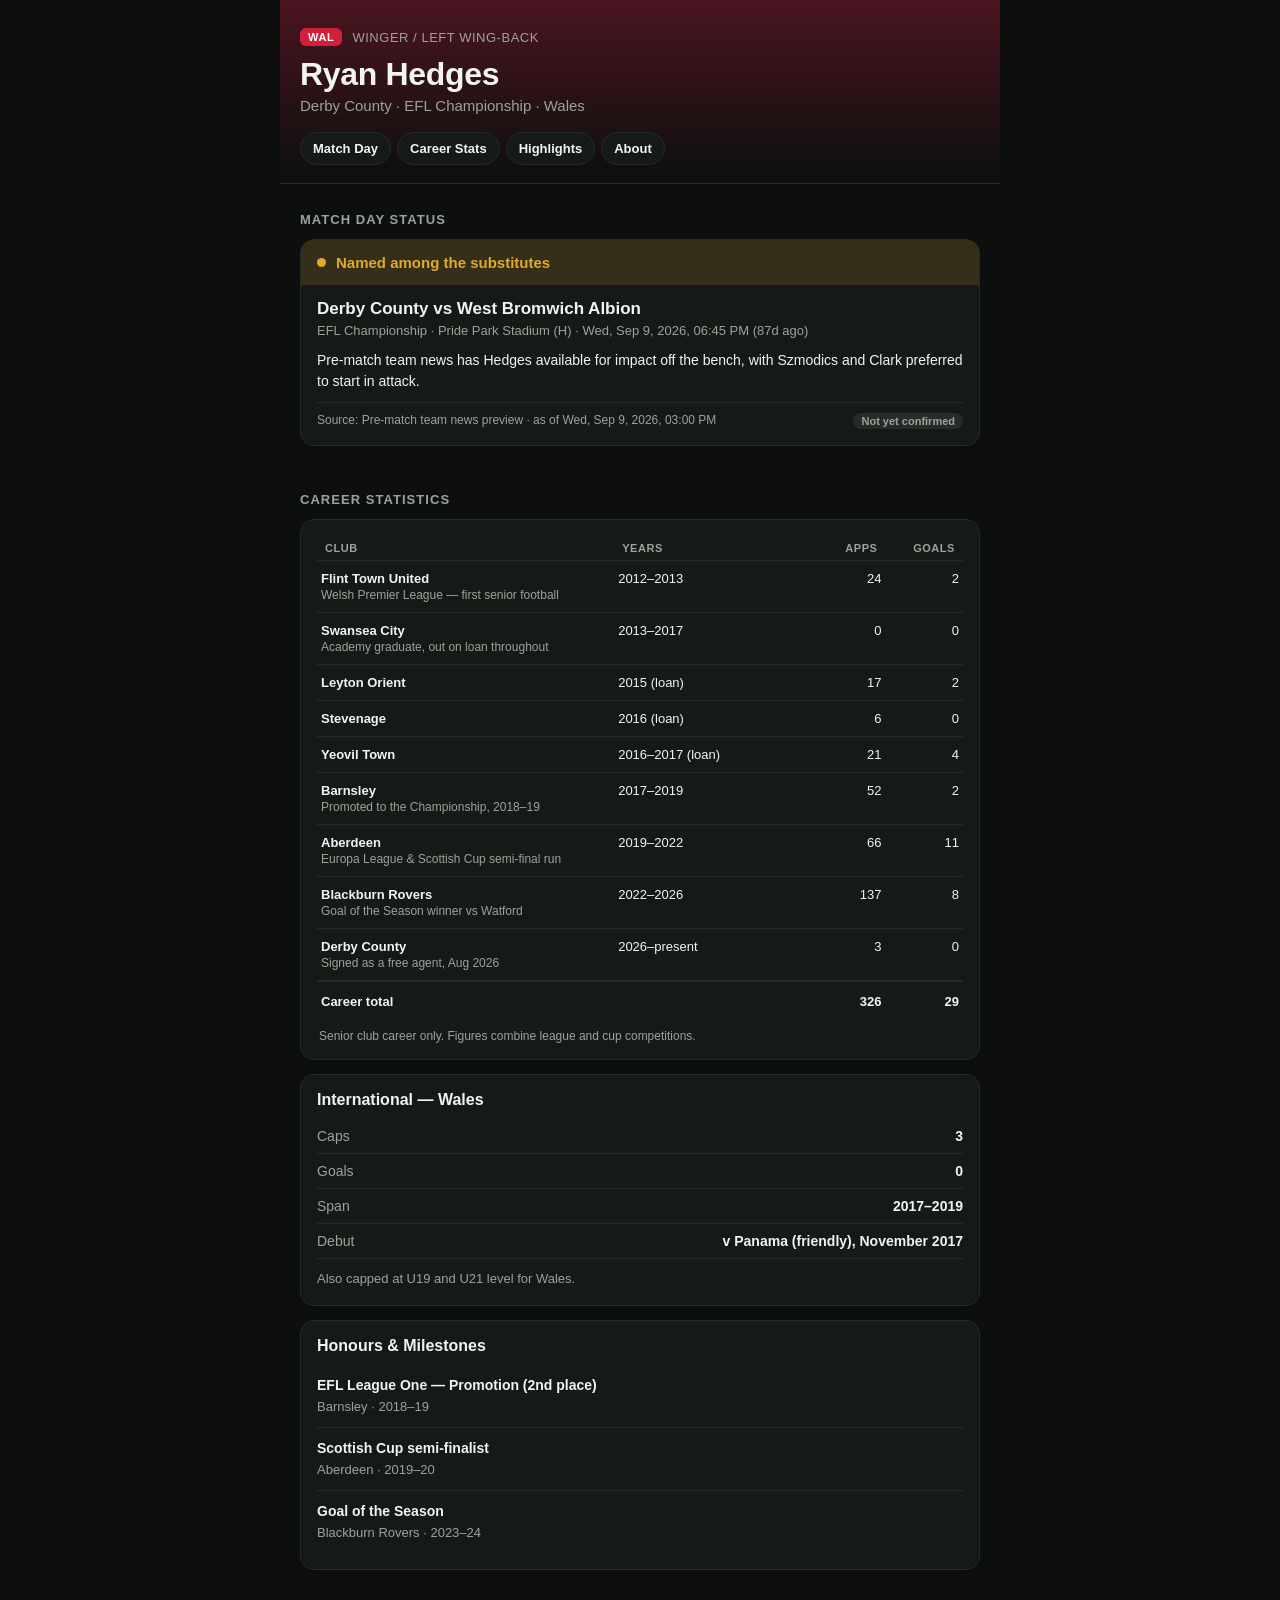
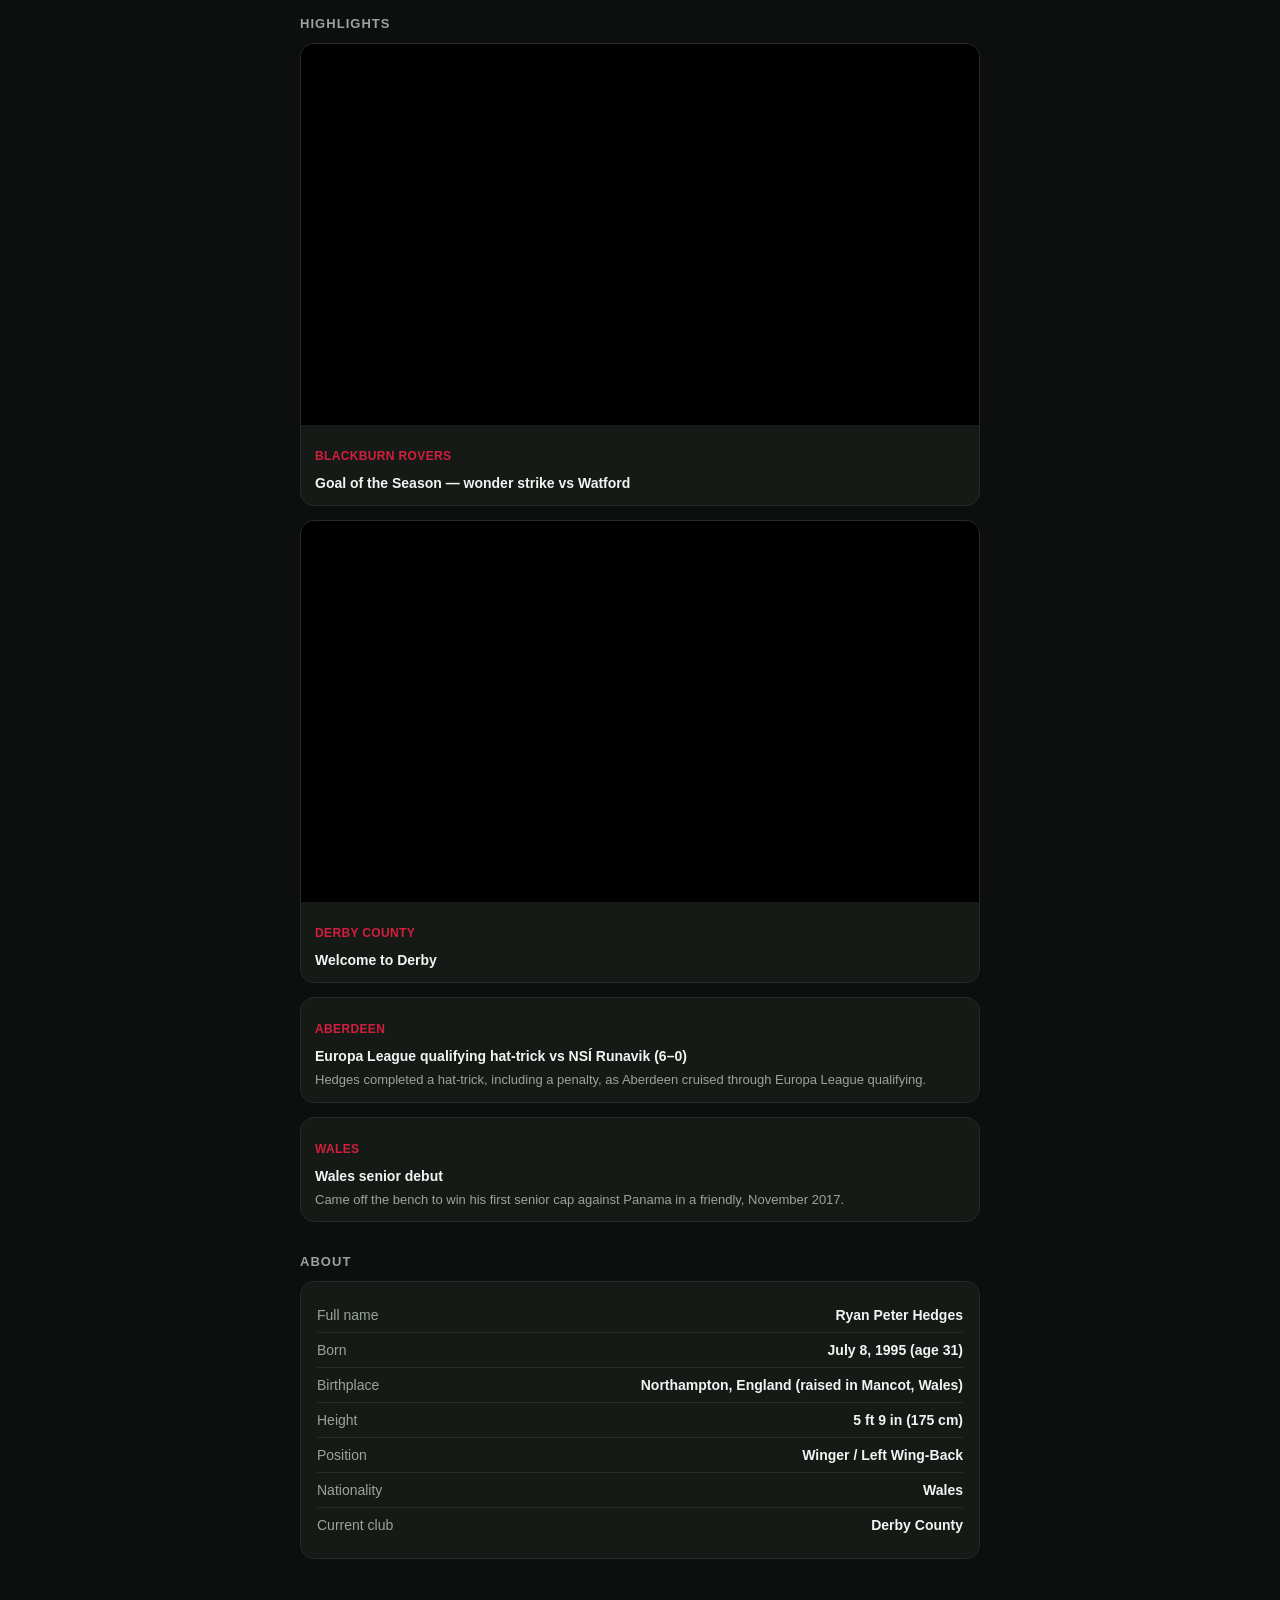
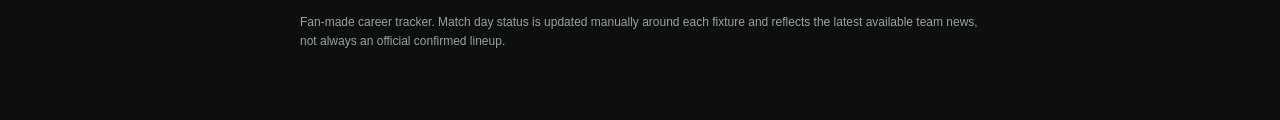
==== ryan-hedges/index.html @ 43e10d71 "Add Ryan Hedges career tracker app Standalone page under /ryan-hedges with career stats by club, Wal" ====
<!DOCTYPE html>
<html lang="en">
<head>
  <meta charset="UTF-8">
  <meta name="viewport" content="width=device-width, initial-scale=1.0, viewport-fit=cover">
  <meta name="theme-color" content="#0c0f0d">
  <title>Ryan Hedges — Career Tracker</title>
  <meta name="description" content="Career stats, highlights and match day status for Welsh winger Ryan Hedges.">
  <link rel="stylesheet" href="style.css">
</head>
<body>
  <div id="app">

    <header class="hero">
      <div class="hero-top">
        <span class="badge-flag" aria-hidden="true">WAL</span>
        <span class="hero-eyebrow">Winger / Left Wing-Back</span>
      </div>
      <h1 class="hero-name">Ryan Hedges</h1>
      <p class="hero-sub" id="hero-club">Loading…</p>
      <nav class="hero-nav">
        <a href="#matchday">Match Day</a>
        <a href="#stats">Career Stats</a>
        <a href="#highlights">Highlights</a>
        <a href="#about">About</a>
      </nav>
    </header>

    <main>

      <section id="matchday" class="section">
        <h2 class="section-title">Match Day Status</h2>
        <div id="matchday-card" class="card matchday-card">Loading match day info…</div>
      </section>

      <section id="stats" class="section">
        <h2 class="section-title">Career Statistics</h2>
        <div class="card">
          <div class="table-scroll">
            <table id="stats-table" class="stats-table">
              <thead>
                <tr>
                  <th>Club</th>
                  <th>Years</th>
                  <th>Apps</th>
                  <th>Goals</th>
                </tr>
              </thead>
              <tbody></tbody>
              <tfoot></tfoot>
            </table>
          </div>
          <p id="stats-footnote" class="footnote"></p>
        </div>

        <div class="card" id="international-card">
          <h3 class="card-title">International — Wales</h3>
          <div id="international-body"></div>
        </div>

        <div class="card" id="honours-card">
          <h3 class="card-title">Honours &amp; Milestones</h3>
          <ul id="honours-list" class="plain-list"></ul>
        </div>
      </section>

      <section id="highlights" class="section">
        <h2 class="section-title">Highlights</h2>
        <div id="highlights-grid" class="highlights-grid"></div>
      </section>

      <section id="about" class="section">
        <h2 class="section-title">About</h2>
        <div class="card" id="about-card"></div>
      </section>

    </main>

    <footer class="app-footer">
      <p>Fan-made career tracker. Match day status is updated manually around each fixture and reflects the latest available team news, not always an official confirmed lineup.</p>
    </footer>

  </div>

  <script src="data.js"></script>
  <script src="app.js"></script>
</body>
</html>
---- ryan-hedges/style.css ----
:root {
  --bg: #0c0f0d;
  --bg-elev: #161a17;
  --border: #262b27;
  --text: #f2f4f2;
  --text-dim: #9aa39c;
  --red: #d21f3c;
  --red-dim: #4a1420;
  --green: #2fbf71;
  --amber: #e0a92c;
  --grey: #6b746e;
  --radius: 14px;
}

* { box-sizing: border-box; }

html, body {
  margin: 0;
  padding: 0;
  background: var(--bg);
  color: var(--text);
  font-family: -apple-system, BlinkMacSystemFont, "Segoe UI", Roboto, Helvetica, Arial, sans-serif;
  -webkit-font-smoothing: antialiased;
}

#app {
  max-width: 720px;
  margin: 0 auto;
  padding-bottom: 48px;
}

/* Hero */
.hero {
  padding: 28px 20px 18px;
  background: linear-gradient(180deg, var(--red-dim) 0%, var(--bg) 100%);
  border-bottom: 1px solid var(--border);
}

.hero-top {
  display: flex;
  align-items: center;
  gap: 10px;
  margin-bottom: 10px;
}

.badge-flag {
  font-size: 11px;
  font-weight: 800;
  letter-spacing: 0.06em;
  background: var(--red);
  color: #fff;
  padding: 3px 8px;
  border-radius: 6px;
}

.hero-eyebrow {
  font-size: 13px;
  color: var(--text-dim);
  text-transform: uppercase;
  letter-spacing: 0.04em;
}

.hero-name {
  margin: 0;
  font-size: 32px;
  font-weight: 800;
  letter-spacing: -0.01em;
}

.hero-sub {
  margin: 4px 0 18px;
  color: var(--text-dim);
  font-size: 15px;
}

.hero-nav {
  display: flex;
  gap: 6px;
  flex-wrap: wrap;
}

.hero-nav a {
  color: var(--text);
  text-decoration: none;
  font-size: 13px;
  font-weight: 600;
  background: var(--bg-elev);
  border: 1px solid var(--border);
  padding: 8px 12px;
  border-radius: 999px;
}

.hero-nav a:active {
  opacity: 0.7;
}

/* Sections */
.section {
  padding: 28px 20px 4px;
}

.section-title {
  font-size: 13px;
  text-transform: uppercase;
  letter-spacing: 0.08em;
  color: var(--text-dim);
  margin: 0 0 12px;
}

.card {
  background: var(--bg-elev);
  border: 1px solid var(--border);
  border-radius: var(--radius);
  padding: 16px;
  margin-bottom: 14px;
}

.card-title {
  margin: 0 0 10px;
  font-size: 16px;
  font-weight: 700;
}

/* Match day card */
.matchday-card {
  padding: 0;
  overflow: hidden;
}

.md-status-bar {
  padding: 14px 16px;
  display: flex;
  align-items: center;
  gap: 10px;
  font-weight: 700;
  font-size: 15px;
}

.md-status-bar.status-starting_xi { background: rgba(47,191,113,0.15); color: var(--green); }
.md-status-bar.status-substitute { background: rgba(224,169,44,0.15); color: var(--amber); }
.md-status-bar.status-named_squad { background: rgba(224,169,44,0.12); color: var(--amber); }
.md-status-bar.status-not_selected { background: rgba(214,63,63,0.15); color: #ff6b6b; }
.md-status-bar.status-not_announced { background: rgba(107,116,110,0.18); color: var(--text-dim); }

.status-dot {
  width: 9px;
  height: 9px;
  border-radius: 50%;
  background: currentColor;
  flex-shrink: 0;
}

.md-body {
  padding: 14px 16px 16px;
}

.md-fixture {
  font-size: 17px;
  font-weight: 700;
  margin: 0 0 4px;
}

.md-meta {
  font-size: 13px;
  color: var(--text-dim);
  margin: 0 0 12px;
}

.md-detail {
  font-size: 14px;
  line-height: 1.5;
  margin: 0 0 10px;
}

.md-source {
  font-size: 12px;
  color: var(--text-dim);
  border-top: 1px solid var(--border);
  padding-top: 10px;
  display: flex;
  justify-content: space-between;
  gap: 8px;
  flex-wrap: wrap;
}

.confirmed-pill {
  font-size: 11px;
  font-weight: 700;
  padding: 2px 8px;
  border-radius: 999px;
  background: rgba(47,191,113,0.15);
  color: var(--green);
}

.unconfirmed-pill {
  font-size: 11px;
  font-weight: 700;
  padding: 2px 8px;
  border-radius: 999px;
  background: rgba(107,116,110,0.2);
  color: var(--text-dim);
}

/* Stats table */
.table-scroll {
  overflow-x: auto;
  -webkit-overflow-scrolling: touch;
}

.stats-table {
  width: 100%;
  border-collapse: collapse;
  font-size: 13px;
  table-layout: fixed;
}

.stats-table th:nth-child(1),
.stats-table td:nth-child(1) { width: 46%; }
.stats-table th:nth-child(2),
.stats-table td:nth-child(2) { width: 30%; }
.stats-table th:nth-child(3),
.stats-table td:nth-child(3),
.stats-table th:nth-child(4),
.stats-table td:nth-child(4) { width: 12%; }

.stats-table th {
  text-align: left;
  font-size: 11px;
  text-transform: uppercase;
  letter-spacing: 0.05em;
  color: var(--text-dim);
  padding: 6px 8px;
  border-bottom: 1px solid var(--border);
}

.stats-table th:nth-child(3),
.stats-table th:nth-child(4),
.stats-table td:nth-child(3),
.stats-table td:nth-child(4) {
  text-align: right;
}

.stats-table td {
  padding: 10px 4px;
  word-break: break-word;
  border-bottom: 1px solid var(--border);
  vertical-align: top;
}

.stats-table td.club-cell {
  font-weight: 600;
}

.stats-table .club-note {
  display: block;
  font-weight: 400;
  font-size: 12px;
  color: var(--text-dim);
  margin-top: 2px;
}

.stats-table tfoot td {
  border-bottom: none;
  border-top: 2px solid var(--border);
  font-weight: 800;
  padding-top: 12px;
}

.footnote {
  font-size: 12px;
  color: var(--text-dim);
  margin: 10px 2px 0;
}

.plain-list {
  margin: 0;
  padding: 0;
  list-style: none;
}

.plain-list li {
  padding: 10px 0;
  border-bottom: 1px solid var(--border);
  font-size: 14px;
  line-height: 1.5;
}

.plain-list li:last-child { border-bottom: none; }

.plain-list .li-title {
  font-weight: 700;
  display: block;
}

.plain-list .li-sub {
  color: var(--text-dim);
  font-size: 13px;
}

/* Highlights */
.highlights-grid {
  display: flex;
  flex-direction: column;
  gap: 14px;
}

.highlight-card {
  background: var(--bg-elev);
  border: 1px solid var(--border);
  border-radius: var(--radius);
  overflow: hidden;
}

.highlight-video-wrap {
  position: relative;
  width: 100%;
  aspect-ratio: 16 / 9;
  background: #000;
}

.highlight-video-wrap iframe {
  position: absolute;
  inset: 0;
  width: 100%;
  height: 100%;
  border: 0;
}

.highlight-body {
  padding: 12px 14px;
}

.highlight-title {
  font-weight: 700;
  font-size: 14px;
  margin: 0 0 2px;
}

.highlight-club {
  font-size: 12px;
  color: var(--red);
  font-weight: 700;
  text-transform: uppercase;
  letter-spacing: 0.03em;
}

.highlight-desc {
  font-size: 13px;
  color: var(--text-dim);
  margin: 6px 0 0;
  line-height: 1.5;
}

/* About */
.about-row {
  display: flex;
  justify-content: space-between;
  padding: 9px 0;
  border-bottom: 1px solid var(--border);
  font-size: 14px;
  gap: 12px;
}

.about-row:last-child { border-bottom: none; }

.about-label { color: var(--text-dim); }
.about-value { font-weight: 600; text-align: right; }

.app-footer {
  padding: 24px 20px 8px;
  color: var(--text-dim);
  font-size: 12px;
  line-height: 1.6;
}
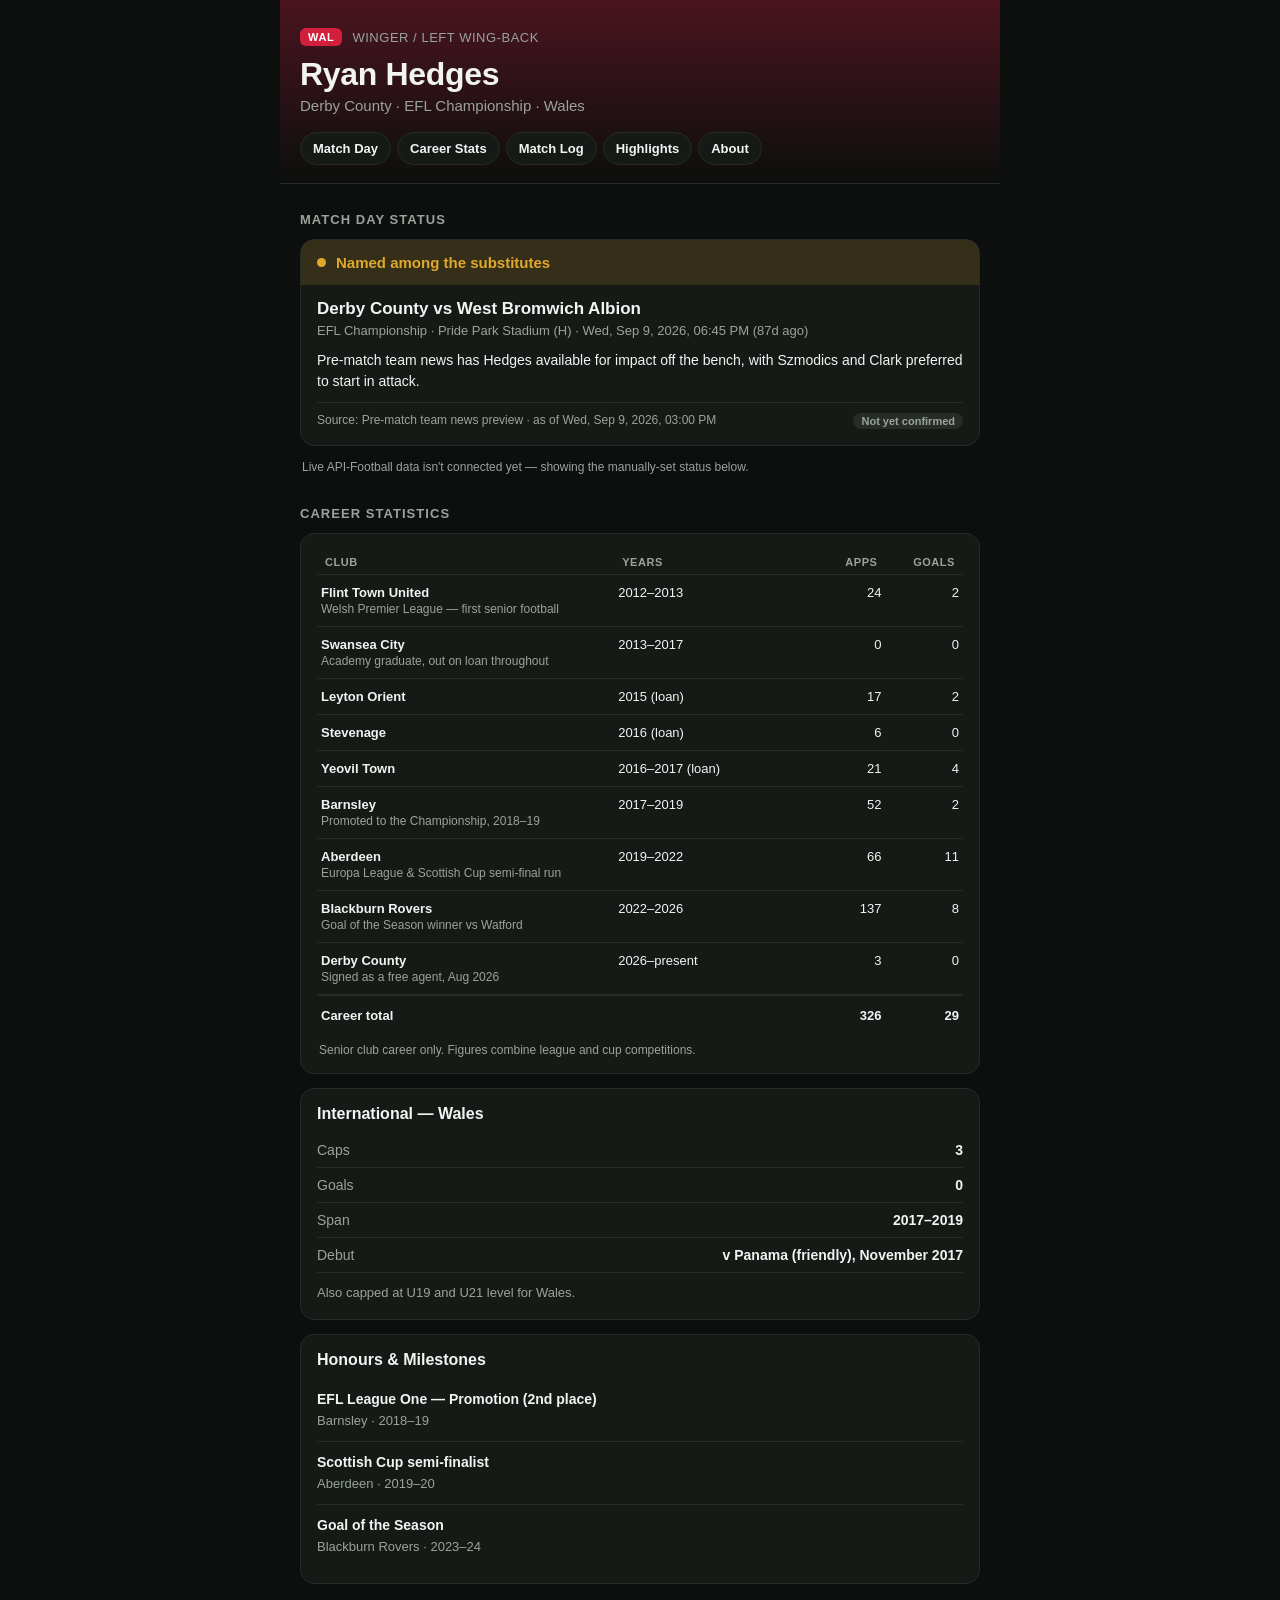
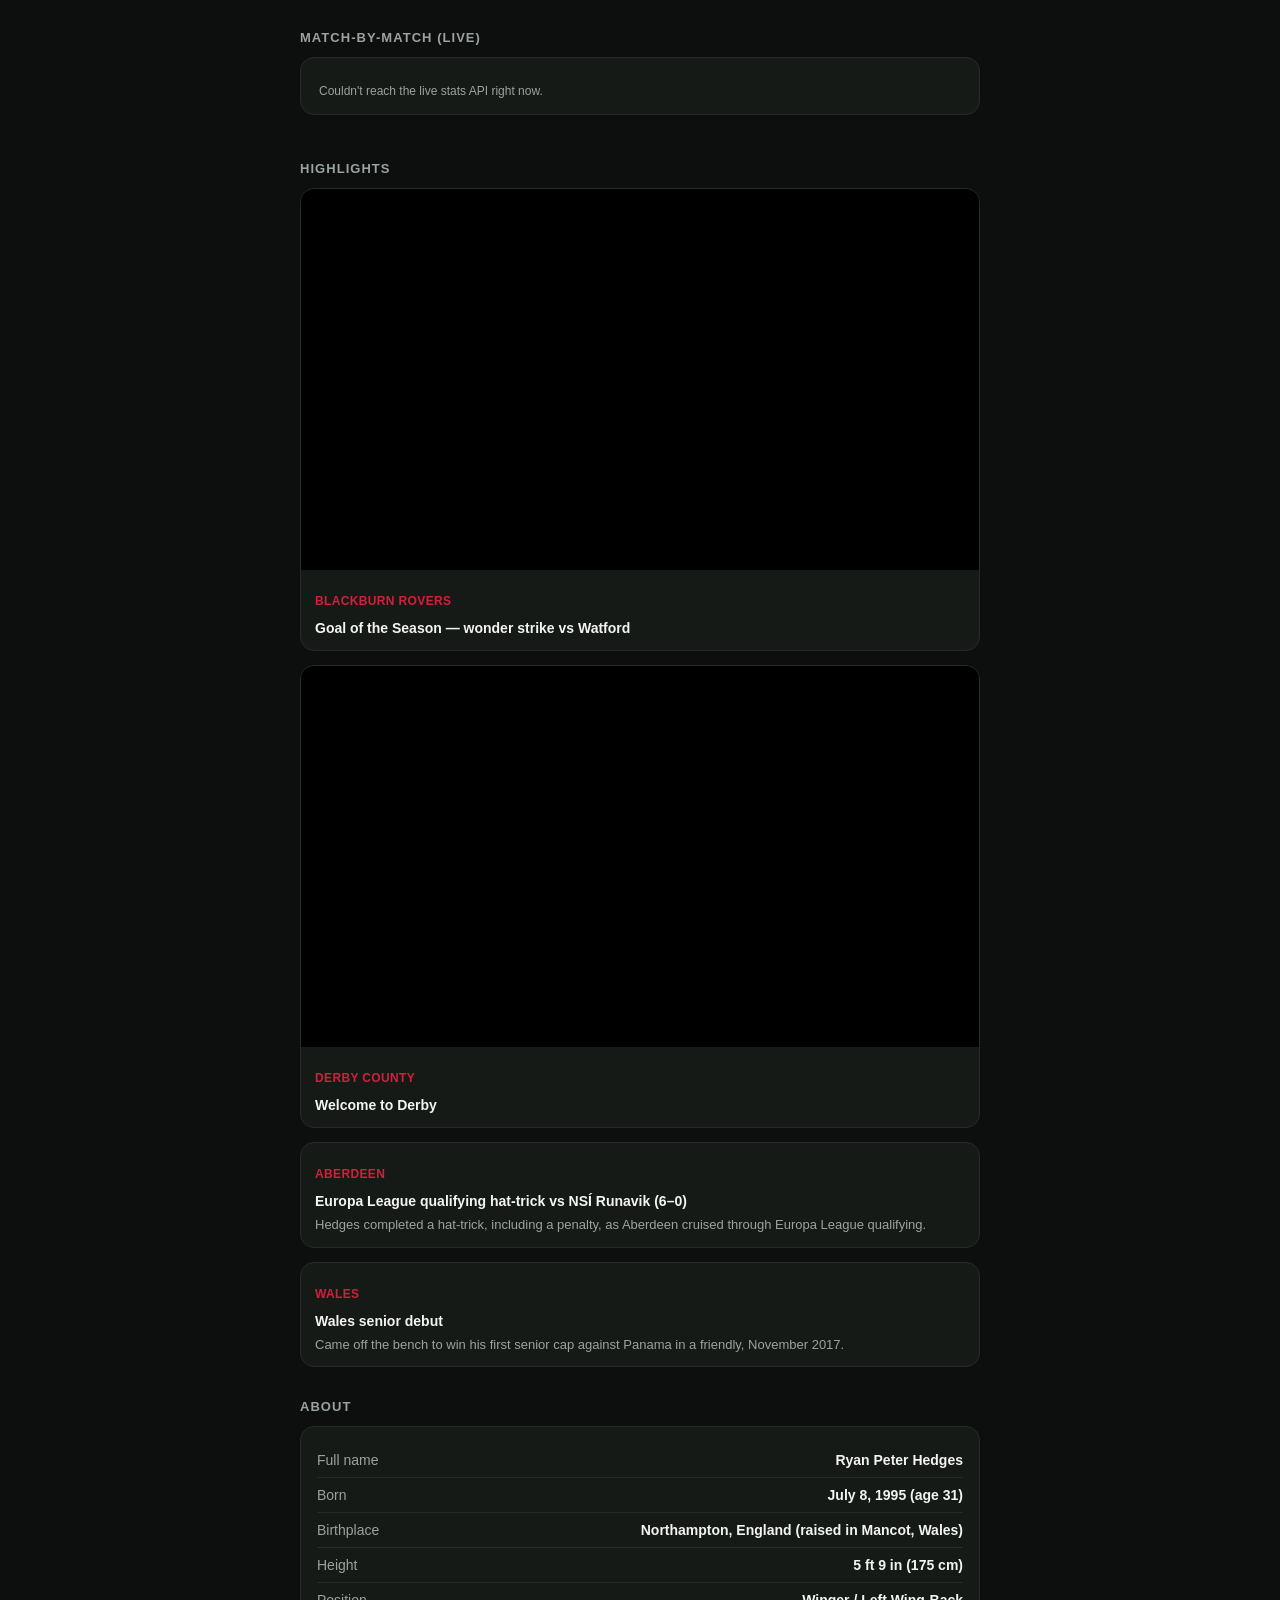
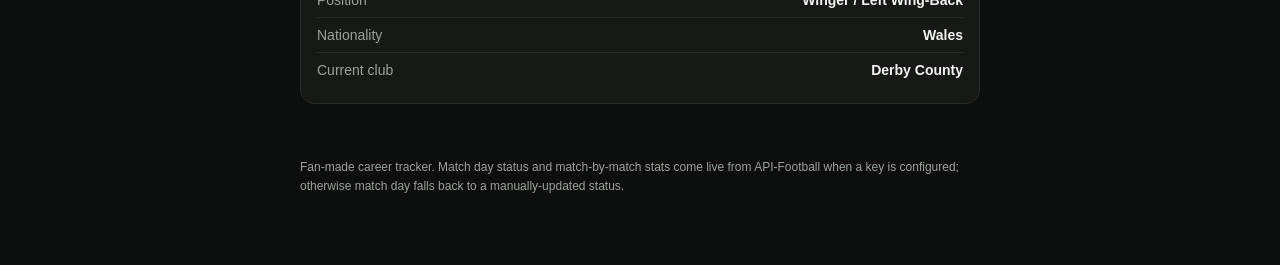
==== commit 42de0799: "Wire up live match day and match-by-match stats via API-Football Adds /api/hedges/matchday, /api/hed" ====
--- a/ryan-hedges/index.html
+++ b/ryan-hedges/index.html
@@ -21,6 +21,7 @@
       <nav class="hero-nav">
         <a href="#matchday">Match Day</a>
         <a href="#stats">Career Stats</a>
+        <a href="#matchlog">Match Log</a>
         <a href="#highlights">Highlights</a>
         <a href="#about">About</a>
       </nav>
@@ -31,6 +32,7 @@
       <section id="matchday" class="section">
         <h2 class="section-title">Match Day Status</h2>
         <div id="matchday-card" class="card matchday-card">Loading match day info…</div>
+        <p id="matchday-live-note" class="footnote" hidden></p>
       </section>
 
       <section id="stats" class="section">
@@ -50,7 +52,7 @@
               <tfoot></tfoot>
             </table>
           </div>
-          <p id="stats-footnote" class="footnote"></p>
+          <p class="footnote">Senior club career only. Figures combine league and cup competitions.</p>
         </div>
 
         <div class="card" id="international-card">
@@ -61,6 +63,30 @@
         <div class="card" id="honours-card">
           <h3 class="card-title">Honours &amp; Milestones</h3>
           <ul id="honours-list" class="plain-list"></ul>
+        </div>
+      </section>
+
+      <section id="matchlog" class="section">
+        <h2 class="section-title">Match-by-Match (Live)</h2>
+        <div class="card">
+          <div id="matchlog-wrap" class="table-scroll" hidden>
+            <table id="matchlog-table" class="stats-table matchlog-table">
+              <thead>
+                <tr>
+                  <th>Date</th>
+                  <th>Opponent</th>
+                  <th>Role</th>
+                  <th>Min</th>
+                  <th>G</th>
+                  <th>A</th>
+                  <th>Key P.</th>
+                  <th>Rating</th>
+                </tr>
+              </thead>
+              <tbody></tbody>
+            </table>
+          </div>
+          <p id="matchlog-empty" class="footnote">Loading recent match data…</p>
         </div>
       </section>
 
@@ -77,7 +103,7 @@
     </main>
 
     <footer class="app-footer">
-      <p>Fan-made career tracker. Match day status is updated manually around each fixture and reflects the latest available team news, not always an official confirmed lineup.</p>
+      <p>Fan-made career tracker. Match day status and match-by-match stats come live from API-Football when a key is configured; otherwise match day falls back to a manually-updated status.</p>
     </footer>
 
   </div>
--- a/ryan-hedges/style.css
+++ b/ryan-hedges/style.css
@@ -142,6 +142,14 @@
 .md-status-bar.status-not_selected { background: rgba(214,63,63,0.15); color: #ff6b6b; }
 .md-status-bar.status-not_announced { background: rgba(107,116,110,0.18); color: var(--text-dim); }
 
+/* Match log */
+.matchlog-table { min-width: 520px; table-layout: auto; }
+.matchlog-table th, .matchlog-table td { text-align: right; }
+.matchlog-table th:nth-child(1), .matchlog-table td:nth-child(1),
+.matchlog-table th:nth-child(2), .matchlog-table td:nth-child(2) { text-align: left; }
+.matchlog-table th:nth-child(1), .matchlog-table td:nth-child(1) { width: auto; }
+.matchlog-table th:nth-child(2), .matchlog-table td:nth-child(2) { width: auto; }
+
 .status-dot {
   width: 9px;
   height: 9px;
